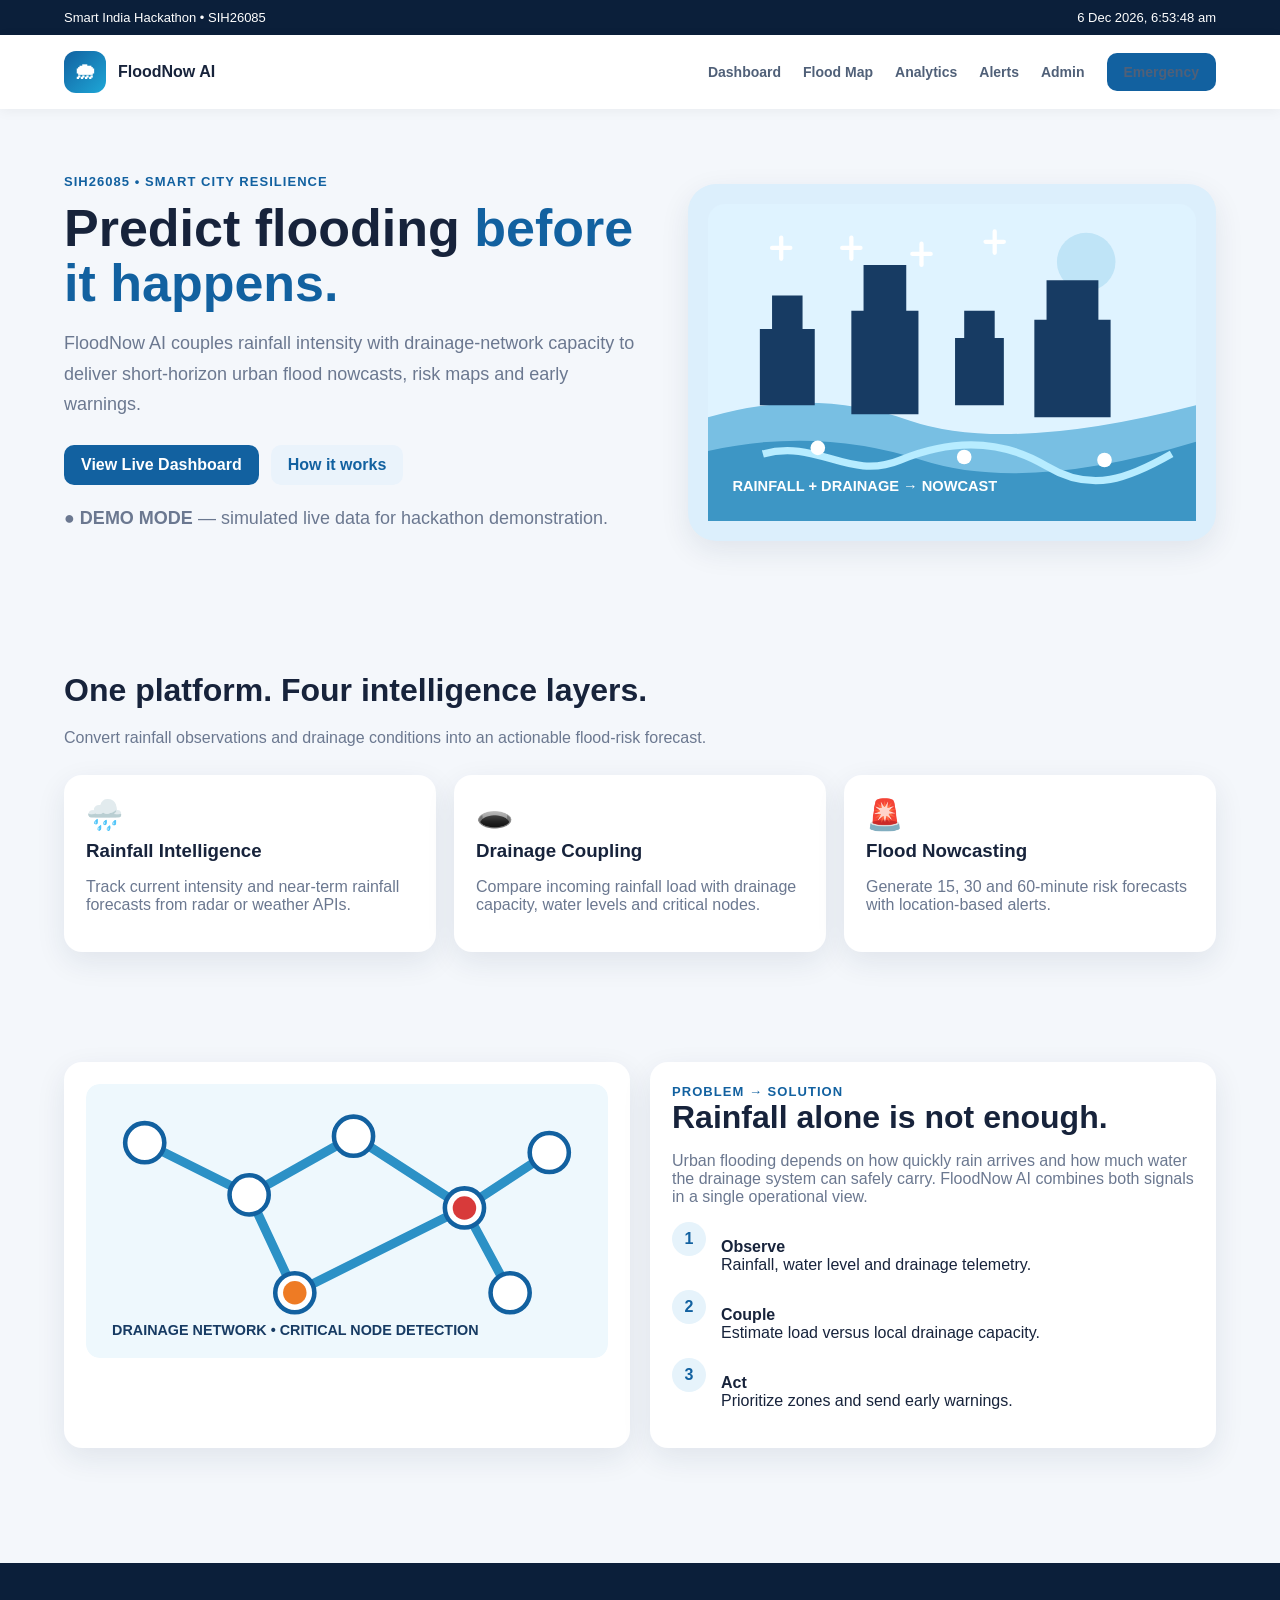
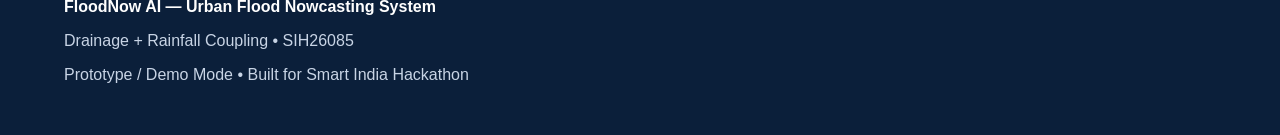
==== index.html @ fef53462 "first commit" ====
<!doctype html><html lang="en"><head><meta charset="utf-8"><meta name="viewport" content="width=device-width,initial-scale=1"><title>Home | FloodNow AI</title><link rel="stylesheet" href="styles.css"></head><body>
<div class="topbar"><span>Smart India Hackathon • SIH26085</span><span data-clock></span></div>
<nav class="navbar"><a class="brand" href="index.html"><span class="brand-mark">🌧</span><span>FloodNow AI</span></a>
<div class="navlinks">
<a class="" href="dashboard.html">Dashboard</a>
<a class="" href="map.html">Flood Map</a>
<a class="" href="analytics.html">Analytics</a>
<a class="" href="alerts.html">Alerts</a>
<a class="" href="admin.html">Admin</a>
<a class="btn" href="emergency.html">Emergency</a></div></nav>

<main>
<section class="hero container">
<div><div class="eyebrow">SIH26085 • Smart City Resilience</div><h1>Predict flooding <span>before it happens.</span></h1><p>FloodNow AI couples rainfall intensity with drainage-network capacity to deliver short-horizon urban flood nowcasts, risk maps and early warnings.</p>
<div class="hero-actions"><a class="btn" href="dashboard.html">View Live Dashboard</a><a class="btn secondary" href="#how">How it works</a></div>
<p class="muted"><strong>● DEMO MODE</strong> — simulated live data for hackathon demonstration.</p></div>
<div class="hero-art"><img src="assets/hero-flood.svg" alt="Illustration of urban flooding, rainfall radar and drainage network"></div>
</section>
<section class="section" id="how"><div class="container"><h2>One platform. Four intelligence layers.</h2><p class="section-lead">Convert rainfall observations and drainage conditions into an actionable flood-risk forecast.</p>
<div class="grid3" style="margin-top:25px"><div class="card"><div class="icon">🌧️</div><h3>Rainfall Intelligence</h3><p class="muted">Track current intensity and near-term rainfall forecasts from radar or weather APIs.</p></div>
<div class="card"><div class="icon">🕳️</div><h3>Drainage Coupling</h3><p class="muted">Compare incoming rainfall load with drainage capacity, water levels and critical nodes.</p></div>
<div class="card"><div class="icon">🚨</div><h3>Flood Nowcasting</h3><p class="muted">Generate 15, 30 and 60-minute risk forecasts with location-based alerts.</p></div></div></div></section>
<section class="section"><div class="container two"><div class="card"><img class="feature-img" src="assets/drainage-network.svg" alt="Drainage network illustration"></div><div class="card"><div class="eyebrow">Problem → Solution</div><h2>Rainfall alone is not enough.</h2><p class="muted">Urban flooding depends on how quickly rain arrives and how much water the drainage system can safely carry. FloodNow AI combines both signals in a single operational view.</p><div class="step"><span class="step-num">1</span><p><strong>Observe</strong><br>Rainfall, water level and drainage telemetry.</p></div><div class="step"><span class="step-num">2</span><p><strong>Couple</strong><br>Estimate load versus local drainage capacity.</p></div><div class="step"><span class="step-num">3</span><p><strong>Act</strong><br>Prioritize zones and send early warnings.</p></div></div></div></section>
</main>
<footer class="footer"><div class="container"><strong>FloodNow AI — Urban Flood Nowcasting System</strong><p>Drainage + Rainfall Coupling • SIH26085</p><p>Prototype / Demo Mode • Built for Smart India Hackathon</p></div></footer><script src="script.js"></script></body></html>
---- styles.css ----
:root{--navy:#0b1f3a;--blue:#1261a0;--cyan:#1ea7d7;--bg:#f4f7fb;--card:#fff;--text:#17233b;--muted:#6b7890;--green:#1fa774;--yellow:#e7ad21;--orange:#ee7b24;--red:#d83a3a;--shadow:0 10px 30px rgba(20,44,80,.09)}
*{box-sizing:border-box}body{margin:0;font-family:Inter,Segoe UI,Arial,sans-serif;background:var(--bg);color:var(--text)}a{text-decoration:none;color:inherit}.topbar{background:var(--navy);color:#fff;padding:10px 5%;display:flex;justify-content:space-between;font-size:13px}.navbar{background:#fff;display:flex;align-items:center;justify-content:space-between;padding:16px 5%;box-shadow:0 2px 12px #0000000d;position:sticky;top:0;z-index:20}.brand{display:flex;align-items:center;gap:12px;font-weight:800}.brand-mark{width:42px;height:42px;border-radius:12px;background:linear-gradient(135deg,var(--blue),var(--cyan));display:grid;place-items:center;color:#fff;font-size:22px}.navlinks{display:flex;gap:22px;align-items:center}.navlinks a{color:#506078;font-weight:600;font-size:14px}.navlinks a:hover,.navlinks .active{color:var(--blue)}.btn{display:inline-block;border:0;border-radius:10px;padding:11px 17px;background:var(--blue);color:#fff;font-weight:700;cursor:pointer}.btn.secondary{background:#eaf3fb;color:var(--blue)}.container{width:min(1180px,90%);margin:auto}.hero{padding:65px 0;display:grid;grid-template-columns:1.05fr .95fr;gap:40px;align-items:center}.eyebrow{color:var(--blue);font-weight:800;letter-spacing:.08em;text-transform:uppercase;font-size:13px}.hero h1{font-size:52px;line-height:1.05;margin:12px 0}.hero h1 span{color:var(--blue)}.hero p{font-size:18px;line-height:1.7;color:var(--muted)}.hero-actions{display:flex;gap:12px;margin-top:25px}.hero-art{background:#dceffc;border-radius:28px;padding:20px;box-shadow:var(--shadow)}.hero-art img{width:100%;display:block}.section{padding:55px 0}.section h2{font-size:32px;margin:0 0 10px}.section-lead{color:var(--muted);max-width:700px;line-height:1.6}.grid3{display:grid;grid-template-columns:repeat(3,1fr);gap:18px}.grid4{display:grid;grid-template-columns:repeat(4,1fr);gap:18px}.card{background:var(--card);border-radius:18px;padding:22px;box-shadow:var(--shadow)}.card h3{margin:8px 0}.icon{font-size:30px}.muted{color:var(--muted)}.page-head{background:linear-gradient(120deg,#0b1f3a,#1261a0);color:#fff;padding:40px 0}.page-head h1{margin:0 0 8px;font-size:36px}.page-head p{margin:0;color:#dce9f6}.stats{display:grid;grid-template-columns:repeat(4,1fr);gap:16px;margin:25px 0}.stat{background:#fff;padding:20px;border-radius:16px;box-shadow:var(--shadow)}.stat .value{font-size:30px;font-weight:800;margin:6px 0}.badge{display:inline-block;border-radius:999px;padding:6px 10px;font-size:12px;font-weight:800}.low{background:#e3f7ee;color:#137e58}.moderate{background:#fff5d7;color:#9a6c00}.high{background:#ffeadc;color:#bd5415}.critical{background:#ffe1e1;color:#ad2222}.layout{display:grid;grid-template-columns:2fr 1fr;gap:20px}.mapbox{min-height:430px;border-radius:18px;overflow:hidden;background:#d8ecf7 url('assets/city-map.svg') center/cover no-repeat;position:relative}.map-label{position:absolute;background:#fff;padding:9px 12px;border-radius:10px;box-shadow:var(--shadow);font-size:12px;font-weight:800}.l1{top:22%;left:18%}.l2{top:54%;left:48%}.l3{top:30%;right:15%}.l4{bottom:15%;left:30%}.table{width:100%;border-collapse:collapse;background:#fff;border-radius:16px;overflow:hidden}.table th,.table td{padding:14px;border-bottom:1px solid #edf0f5;text-align:left;font-size:14px}.table th{background:#f7f9fc}.bar{height:9px;background:#edf1f5;border-radius:99px;overflow:hidden}.bar span{display:block;height:100%;border-radius:99px;background:linear-gradient(90deg,var(--cyan),var(--blue))}.chart{height:230px;display:flex;align-items:end;gap:9px;padding:15px 5px;border-bottom:1px solid #e7ebf1}.barcol{flex:1;background:linear-gradient(to top,#1e79bd,#63c8e9);border-radius:7px 7px 0 0;min-height:12px;position:relative}.barcol small{position:absolute;top:-20px;width:100%;text-align:center;color:var(--muted)}.timeline{display:grid;grid-template-columns:repeat(4,1fr);gap:10px}.timebox{padding:18px;background:#f7f9fc;border-radius:14px;text-align:center}.timebox strong{display:block;font-size:24px;margin:8px}.alert{padding:16px;border-left:5px solid var(--orange);background:#fff;border-radius:12px;margin-bottom:12px;box-shadow:var(--shadow)}.alert.critical{border-left-color:var(--red);background:#fff}.footer{background:var(--navy);color:#c8d4e5;padding:35px 0;margin-top:60px}.footer strong{color:#fff}.two{display:grid;grid-template-columns:1fr 1fr;gap:20px}.feature-img{width:100%;border-radius:14px}.step{display:flex;gap:15px;align-items:flex-start}.step-num{min-width:34px;height:34px;border-radius:50%;background:#e6f3fb;color:var(--blue);display:grid;place-items:center;font-weight:800}.notice{background:#eaf5ff;border:1px solid #cde7fa;padding:15px;border-radius:12px;color:#20557d}.search{padding:11px 14px;border:1px solid #dbe2ec;border-radius:10px;width:100%}@media(max-width:900px){.hero,.layout,.two{grid-template-columns:1fr}.grid4{grid-template-columns:repeat(2,1fr)}.stats{grid-template-columns:repeat(2,1fr)}.navlinks{display:none}.hero h1{font-size:40px}}@media(max-width:560px){.grid3,.grid4,.stats{grid-template-columns:1fr}.hero{padding:35px 0}.hero-actions{flex-direction:column}}
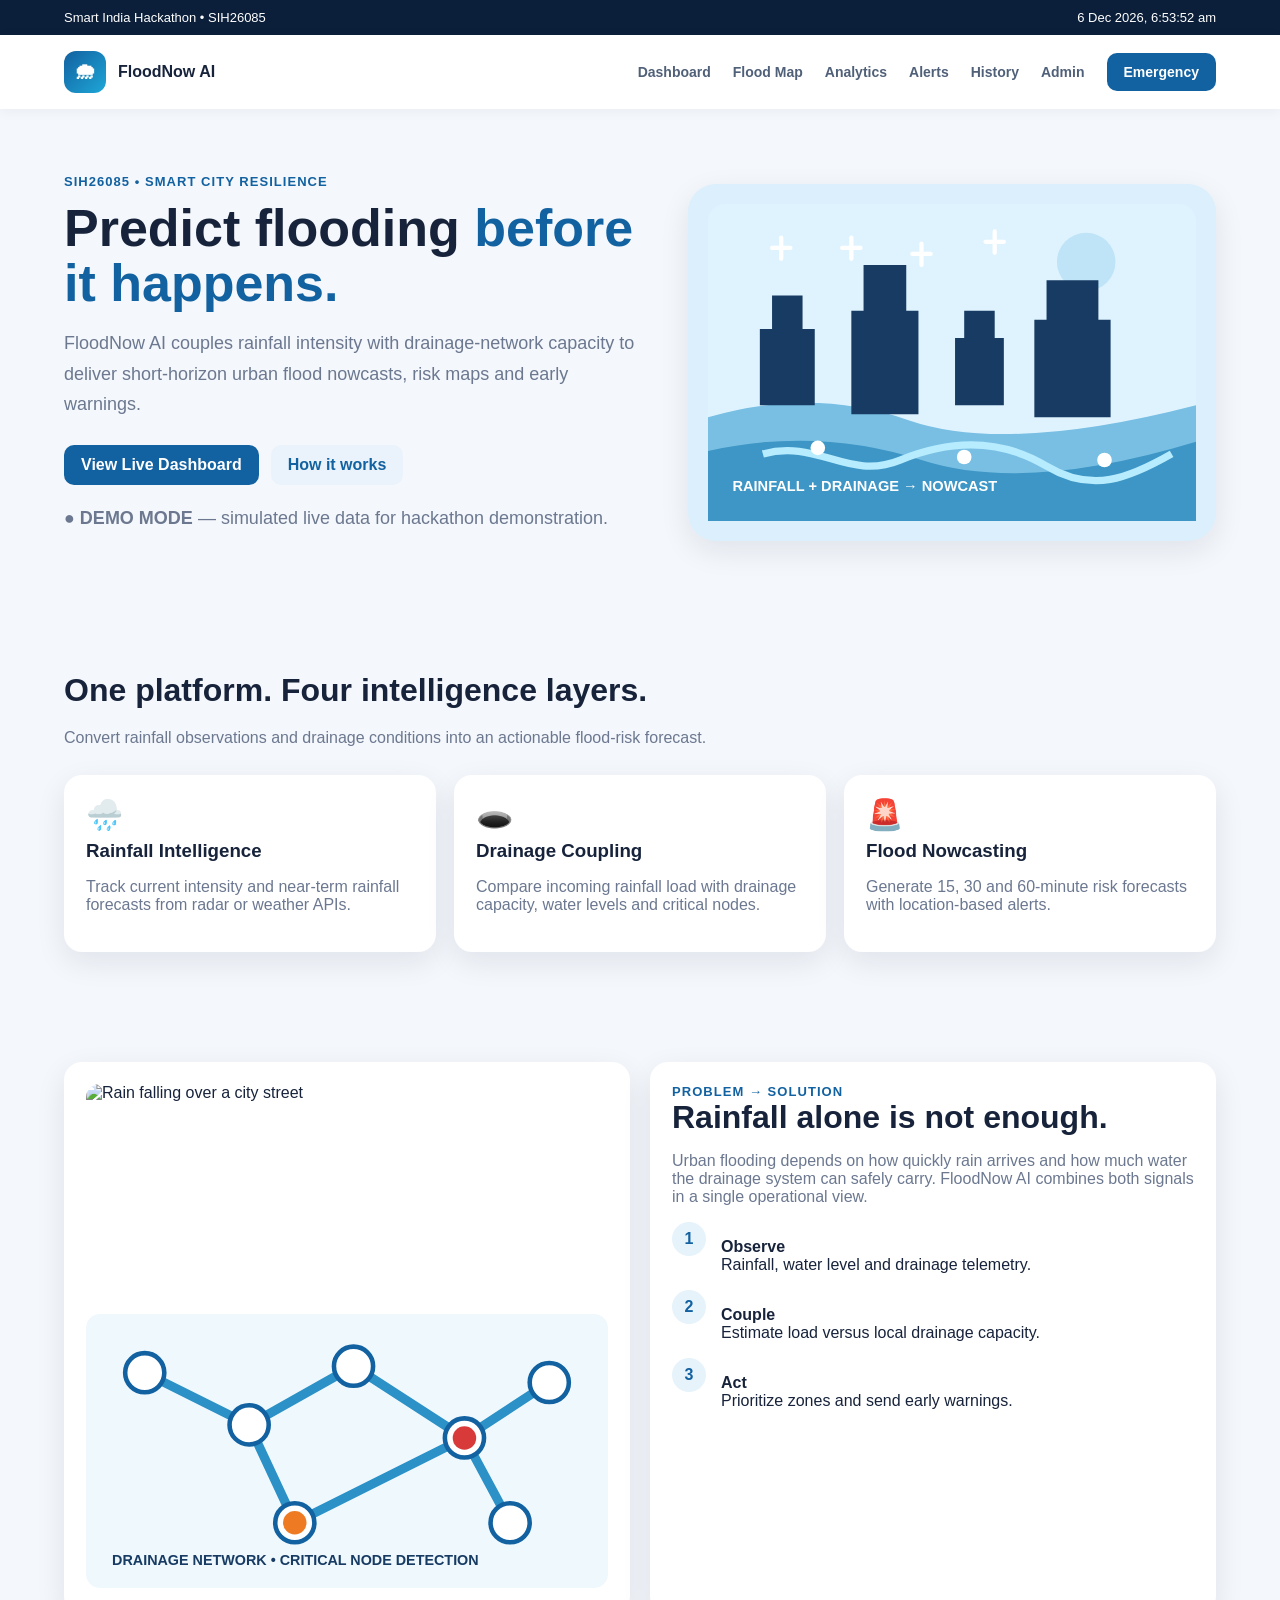
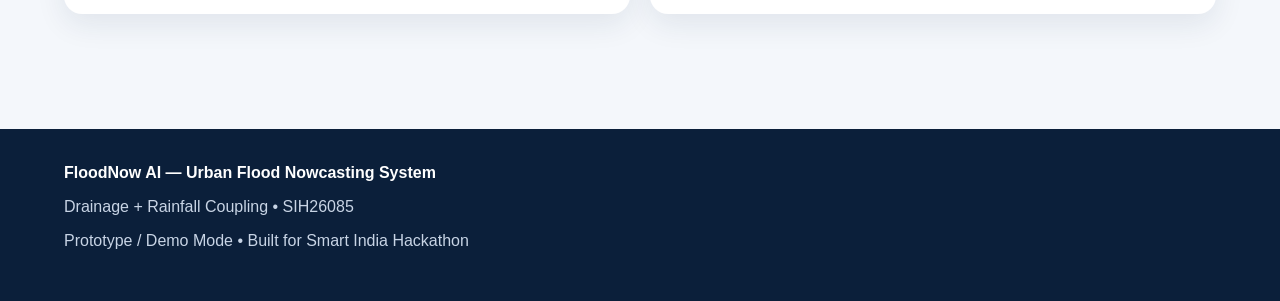
==== commit 6b55bd50: "Refactor HTML structure and improve accessibility across all pages; enhance JavaScript functionality" ====
--- a/index.html
+++ b/index.html
@@ -1,25 +1,156 @@
-<!doctype html><html lang="en"><head><meta charset="utf-8"><meta name="viewport" content="width=device-width,initial-scale=1"><title>Home | FloodNow AI</title><link rel="stylesheet" href="styles.css"></head><body>
-<div class="topbar"><span>Smart India Hackathon • SIH26085</span><span data-clock></span></div>
-<nav class="navbar"><a class="brand" href="index.html"><span class="brand-mark">🌧</span><span>FloodNow AI</span></a>
-<div class="navlinks">
-<a class="" href="dashboard.html">Dashboard</a>
-<a class="" href="map.html">Flood Map</a>
-<a class="" href="analytics.html">Analytics</a>
-<a class="" href="alerts.html">Alerts</a>
-<a class="" href="admin.html">Admin</a>
-<a class="btn" href="emergency.html">Emergency</a></div></nav>
+<!doctype html>
+<html lang="en">
+	<head>
+		<meta charset="utf-8" />
+		<meta name="viewport" content="width=device-width,initial-scale=1" />
+		<title>Home | FloodNow AI</title>
+		<link rel="stylesheet" href="styles.css" />
+	</head>
+	<body>
+		<div class="topbar">
+			<span>Smart India Hackathon • SIH26085</span
+			><span data-clock></span>
+		</div>
+		<nav class="navbar">
+			<a class="brand" href="index.html"
+				><span class="brand-mark">🌧</span><span>FloodNow AI</span></a
+			><button
+				class="menu-button"
+				data-menu
+				aria-label="Open navigation"
+				aria-expanded="false"
+			>
+				☰
+			</button>
+			<div class="navlinks">
+				<a class="" href="dashboard.html">Dashboard</a>
+				<a class="" href="map.html">Flood Map</a>
+				<a class="" href="analytics.html">Analytics</a>
+				<a class="" href="alerts.html">Alerts</a
+				><a class="" href="history.html">History</a>
+				<a class="" href="admin.html">Admin</a>
+				<a class="btn" href="emergency.html">Emergency</a>
+			</div>
+		</nav>
 
-<main>
-<section class="hero container">
-<div><div class="eyebrow">SIH26085 • Smart City Resilience</div><h1>Predict flooding <span>before it happens.</span></h1><p>FloodNow AI couples rainfall intensity with drainage-network capacity to deliver short-horizon urban flood nowcasts, risk maps and early warnings.</p>
-<div class="hero-actions"><a class="btn" href="dashboard.html">View Live Dashboard</a><a class="btn secondary" href="#how">How it works</a></div>
-<p class="muted"><strong>● DEMO MODE</strong> — simulated live data for hackathon demonstration.</p></div>
-<div class="hero-art"><img src="assets/hero-flood.svg" alt="Illustration of urban flooding, rainfall radar and drainage network"></div>
-</section>
-<section class="section" id="how"><div class="container"><h2>One platform. Four intelligence layers.</h2><p class="section-lead">Convert rainfall observations and drainage conditions into an actionable flood-risk forecast.</p>
-<div class="grid3" style="margin-top:25px"><div class="card"><div class="icon">🌧️</div><h3>Rainfall Intelligence</h3><p class="muted">Track current intensity and near-term rainfall forecasts from radar or weather APIs.</p></div>
-<div class="card"><div class="icon">🕳️</div><h3>Drainage Coupling</h3><p class="muted">Compare incoming rainfall load with drainage capacity, water levels and critical nodes.</p></div>
-<div class="card"><div class="icon">🚨</div><h3>Flood Nowcasting</h3><p class="muted">Generate 15, 30 and 60-minute risk forecasts with location-based alerts.</p></div></div></div></section>
-<section class="section"><div class="container two"><div class="card"><img class="feature-img" src="assets/drainage-network.svg" alt="Drainage network illustration"></div><div class="card"><div class="eyebrow">Problem → Solution</div><h2>Rainfall alone is not enough.</h2><p class="muted">Urban flooding depends on how quickly rain arrives and how much water the drainage system can safely carry. FloodNow AI combines both signals in a single operational view.</p><div class="step"><span class="step-num">1</span><p><strong>Observe</strong><br>Rainfall, water level and drainage telemetry.</p></div><div class="step"><span class="step-num">2</span><p><strong>Couple</strong><br>Estimate load versus local drainage capacity.</p></div><div class="step"><span class="step-num">3</span><p><strong>Act</strong><br>Prioritize zones and send early warnings.</p></div></div></div></section>
-</main>
-<footer class="footer"><div class="container"><strong>FloodNow AI — Urban Flood Nowcasting System</strong><p>Drainage + Rainfall Coupling • SIH26085</p><p>Prototype / Demo Mode • Built for Smart India Hackathon</p></div></footer><script src="script.js"></script></body></html>+		<main>
+			<section class="hero container">
+				<div>
+					<div class="eyebrow">SIH26085 • Smart City Resilience</div>
+					<h1>Predict flooding <span>before it happens.</span></h1>
+					<p>
+						FloodNow AI couples rainfall intensity with
+						drainage-network capacity to deliver short-horizon urban
+						flood nowcasts, risk maps and early warnings.
+					</p>
+					<div class="hero-actions">
+						<a class="btn" href="dashboard.html"
+							>View Live Dashboard</a
+						><a class="btn secondary" href="#how">How it works</a>
+					</div>
+					<p class="muted">
+						<strong>● DEMO MODE</strong> — simulated live data for
+						hackathon demonstration.
+					</p>
+				</div>
+				<div class="hero-art">
+					<img
+						src="assets/hero-flood.svg"
+						alt="Illustration of urban flooding, rainfall radar and drainage network"
+					/>
+				</div>
+			</section>
+			<section class="section" id="how">
+				<div class="container">
+					<h2>One platform. Four intelligence layers.</h2>
+					<p class="section-lead">
+						Convert rainfall observations and drainage conditions
+						into an actionable flood-risk forecast.
+					</p>
+					<div class="grid3" style="margin-top: 25px">
+						<div class="card">
+							<div class="icon">🌧️</div>
+							<h3>Rainfall Intelligence</h3>
+							<p class="muted">
+								Track current intensity and near-term rainfall
+								forecasts from radar or weather APIs.
+							</p>
+						</div>
+						<div class="card">
+							<div class="icon">🕳️</div>
+							<h3>Drainage Coupling</h3>
+							<p class="muted">
+								Compare incoming rainfall load with drainage
+								capacity, water levels and critical nodes.
+							</p>
+						</div>
+						<div class="card">
+							<div class="icon">🚨</div>
+							<h3>Flood Nowcasting</h3>
+							<p class="muted">
+								Generate 15, 30 and 60-minute risk forecasts
+								with location-based alerts.
+							</p>
+						</div>
+					</div>
+				</div>
+			</section>
+			<section class="section">
+				<div class="container two">
+					<div class="card">
+						<img
+							class="context-photo"
+							src="https://images.unsplash.com/photo-1501691223387-dd0500403074?auto=format&fit=crop&w=1000&q=80"
+							alt="Rain falling over a city street"
+							loading="lazy"
+						/>
+						<img
+							class="feature-img"
+							src="assets/drainage-network.svg"
+							alt="Drainage network illustration"
+						/>
+					</div>
+					<div class="card">
+						<div class="eyebrow">Problem → Solution</div>
+						<h2>Rainfall alone is not enough.</h2>
+						<p class="muted">
+							Urban flooding depends on how quickly rain arrives
+							and how much water the drainage system can safely
+							carry. FloodNow AI combines both signals in a single
+							operational view.
+						</p>
+						<div class="step">
+							<span class="step-num">1</span>
+							<p>
+								<strong>Observe</strong><br />Rainfall, water
+								level and drainage telemetry.
+							</p>
+						</div>
+						<div class="step">
+							<span class="step-num">2</span>
+							<p>
+								<strong>Couple</strong><br />Estimate load
+								versus local drainage capacity.
+							</p>
+						</div>
+						<div class="step">
+							<span class="step-num">3</span>
+							<p>
+								<strong>Act</strong><br />Prioritize zones and
+								send early warnings.
+							</p>
+						</div>
+					</div>
+				</div>
+			</section>
+		</main>
+		<footer class="footer">
+			<div class="container">
+				<strong>FloodNow AI — Urban Flood Nowcasting System</strong>
+				<p>Drainage + Rainfall Coupling • SIH26085</p>
+				<p>Prototype / Demo Mode • Built for Smart India Hackathon</p>
+			</div>
+		</footer>
+		<script src="script.js"></script>
+	</body>
+</html>
--- a/styles.css
+++ b/styles.css
@@ -1,3 +1,481 @@
-
-:root{--navy:#0b1f3a;--blue:#1261a0;--cyan:#1ea7d7;--bg:#f4f7fb;--card:#fff;--text:#17233b;--muted:#6b7890;--green:#1fa774;--yellow:#e7ad21;--orange:#ee7b24;--red:#d83a3a;--shadow:0 10px 30px rgba(20,44,80,.09)}
-*{box-sizing:border-box}body{margin:0;font-family:Inter,Segoe UI,Arial,sans-serif;background:var(--bg);color:var(--text)}a{text-decoration:none;color:inherit}.topbar{background:var(--navy);color:#fff;padding:10px 5%;display:flex;justify-content:space-between;font-size:13px}.navbar{background:#fff;display:flex;align-items:center;justify-content:space-between;padding:16px 5%;box-shadow:0 2px 12px #0000000d;position:sticky;top:0;z-index:20}.brand{display:flex;align-items:center;gap:12px;font-weight:800}.brand-mark{width:42px;height:42px;border-radius:12px;background:linear-gradient(135deg,var(--blue),var(--cyan));display:grid;place-items:center;color:#fff;font-size:22px}.navlinks{display:flex;gap:22px;align-items:center}.navlinks a{color:#506078;font-weight:600;font-size:14px}.navlinks a:hover,.navlinks .active{color:var(--blue)}.btn{display:inline-block;border:0;border-radius:10px;padding:11px 17px;background:var(--blue);color:#fff;font-weight:700;cursor:pointer}.btn.secondary{background:#eaf3fb;color:var(--blue)}.container{width:min(1180px,90%);margin:auto}.hero{padding:65px 0;display:grid;grid-template-columns:1.05fr .95fr;gap:40px;align-items:center}.eyebrow{color:var(--blue);font-weight:800;letter-spacing:.08em;text-transform:uppercase;font-size:13px}.hero h1{font-size:52px;line-height:1.05;margin:12px 0}.hero h1 span{color:var(--blue)}.hero p{font-size:18px;line-height:1.7;color:var(--muted)}.hero-actions{display:flex;gap:12px;margin-top:25px}.hero-art{background:#dceffc;border-radius:28px;padding:20px;box-shadow:var(--shadow)}.hero-art img{width:100%;display:block}.section{padding:55px 0}.section h2{font-size:32px;margin:0 0 10px}.section-lead{color:var(--muted);max-width:700px;line-height:1.6}.grid3{display:grid;grid-template-columns:repeat(3,1fr);gap:18px}.grid4{display:grid;grid-template-columns:repeat(4,1fr);gap:18px}.card{background:var(--card);border-radius:18px;padding:22px;box-shadow:var(--shadow)}.card h3{margin:8px 0}.icon{font-size:30px}.muted{color:var(--muted)}.page-head{background:linear-gradient(120deg,#0b1f3a,#1261a0);color:#fff;padding:40px 0}.page-head h1{margin:0 0 8px;font-size:36px}.page-head p{margin:0;color:#dce9f6}.stats{display:grid;grid-template-columns:repeat(4,1fr);gap:16px;margin:25px 0}.stat{background:#fff;padding:20px;border-radius:16px;box-shadow:var(--shadow)}.stat .value{font-size:30px;font-weight:800;margin:6px 0}.badge{display:inline-block;border-radius:999px;padding:6px 10px;font-size:12px;font-weight:800}.low{background:#e3f7ee;color:#137e58}.moderate{background:#fff5d7;color:#9a6c00}.high{background:#ffeadc;color:#bd5415}.critical{background:#ffe1e1;color:#ad2222}.layout{display:grid;grid-template-columns:2fr 1fr;gap:20px}.mapbox{min-height:430px;border-radius:18px;overflow:hidden;background:#d8ecf7 url('assets/city-map.svg') center/cover no-repeat;position:relative}.map-label{position:absolute;background:#fff;padding:9px 12px;border-radius:10px;box-shadow:var(--shadow);font-size:12px;font-weight:800}.l1{top:22%;left:18%}.l2{top:54%;left:48%}.l3{top:30%;right:15%}.l4{bottom:15%;left:30%}.table{width:100%;border-collapse:collapse;background:#fff;border-radius:16px;overflow:hidden}.table th,.table td{padding:14px;border-bottom:1px solid #edf0f5;text-align:left;font-size:14px}.table th{background:#f7f9fc}.bar{height:9px;background:#edf1f5;border-radius:99px;overflow:hidden}.bar span{display:block;height:100%;border-radius:99px;background:linear-gradient(90deg,var(--cyan),var(--blue))}.chart{height:230px;display:flex;align-items:end;gap:9px;padding:15px 5px;border-bottom:1px solid #e7ebf1}.barcol{flex:1;background:linear-gradient(to top,#1e79bd,#63c8e9);border-radius:7px 7px 0 0;min-height:12px;position:relative}.barcol small{position:absolute;top:-20px;width:100%;text-align:center;color:var(--muted)}.timeline{display:grid;grid-template-columns:repeat(4,1fr);gap:10px}.timebox{padding:18px;background:#f7f9fc;border-radius:14px;text-align:center}.timebox strong{display:block;font-size:24px;margin:8px}.alert{padding:16px;border-left:5px solid var(--orange);background:#fff;border-radius:12px;margin-bottom:12px;box-shadow:var(--shadow)}.alert.critical{border-left-color:var(--red);background:#fff}.footer{background:var(--navy);color:#c8d4e5;padding:35px 0;margin-top:60px}.footer strong{color:#fff}.two{display:grid;grid-template-columns:1fr 1fr;gap:20px}.feature-img{width:100%;border-radius:14px}.step{display:flex;gap:15px;align-items:flex-start}.step-num{min-width:34px;height:34px;border-radius:50%;background:#e6f3fb;color:var(--blue);display:grid;place-items:center;font-weight:800}.notice{background:#eaf5ff;border:1px solid #cde7fa;padding:15px;border-radius:12px;color:#20557d}.search{padding:11px 14px;border:1px solid #dbe2ec;border-radius:10px;width:100%}@media(max-width:900px){.hero,.layout,.two{grid-template-columns:1fr}.grid4{grid-template-columns:repeat(2,1fr)}.stats{grid-template-columns:repeat(2,1fr)}.navlinks{display:none}.hero h1{font-size:40px}}@media(max-width:560px){.grid3,.grid4,.stats{grid-template-columns:1fr}.hero{padding:35px 0}.hero-actions{flex-direction:column}}
+:root {
+	--navy: #0b1f3a;
+	--blue: #1261a0;
+	--cyan: #1ea7d7;
+	--bg: #f4f7fb;
+	--card: #fff;
+	--text: #17233b;
+	--muted: #6b7890;
+	--green: #1fa774;
+	--yellow: #e7ad21;
+	--orange: #ee7b24;
+	--red: #d83a3a;
+	--shadow: 0 10px 30px rgba(20, 44, 80, 0.09);
+}
+* {
+	box-sizing: border-box;
+}
+body {
+	margin: 0;
+	font-family:
+		Inter,
+		Segoe UI,
+		Arial,
+		sans-serif;
+	background: var(--bg);
+	color: var(--text);
+}
+a {
+	text-decoration: none;
+	color: inherit;
+}
+.topbar {
+	background: var(--navy);
+	color: #fff;
+	padding: 10px 5%;
+	display: flex;
+	justify-content: space-between;
+	font-size: 13px;
+}
+.navbar {
+	background: #fff;
+	display: flex;
+	align-items: center;
+	justify-content: space-between;
+	padding: 16px 5%;
+	box-shadow: 0 2px 12px #0000000d;
+	position: sticky;
+	top: 0;
+	z-index: 20;
+}
+.brand {
+	display: flex;
+	align-items: center;
+	gap: 12px;
+	font-weight: 800;
+}
+.brand-mark {
+	width: 42px;
+	height: 42px;
+	border-radius: 12px;
+	background: linear-gradient(135deg, var(--blue), var(--cyan));
+	display: grid;
+	place-items: center;
+	color: #fff;
+	font-size: 22px;
+}
+.navlinks {
+	display: flex;
+	gap: 22px;
+	align-items: center;
+}
+.navlinks a {
+	color: #506078;
+	font-weight: 600;
+	font-size: 14px;
+}
+.navlinks a:hover,
+.navlinks .active {
+	color: var(--blue);
+}
+.navlinks a.btn {
+	color: #fff;
+}
+.btn {
+	display: inline-block;
+	border: 0;
+	border-radius: 10px;
+	padding: 11px 17px;
+	background: var(--blue);
+	color: #fff;
+	font-weight: 700;
+	cursor: pointer;
+}
+.btn.secondary {
+	background: #eaf3fb;
+	color: var(--blue);
+}
+.container {
+	width: min(1180px, 90%);
+	margin: auto;
+}
+.hero {
+	padding: 65px 0;
+	display: grid;
+	grid-template-columns: 1.05fr 0.95fr;
+	gap: 40px;
+	align-items: center;
+}
+.eyebrow {
+	color: var(--blue);
+	font-weight: 800;
+	letter-spacing: 0.08em;
+	text-transform: uppercase;
+	font-size: 13px;
+}
+.hero h1 {
+	font-size: 52px;
+	line-height: 1.05;
+	margin: 12px 0;
+}
+.hero h1 span {
+	color: var(--blue);
+}
+.hero p {
+	font-size: 18px;
+	line-height: 1.7;
+	color: var(--muted);
+}
+.hero-actions {
+	display: flex;
+	gap: 12px;
+	margin-top: 25px;
+}
+.hero-art {
+	background: #dceffc;
+	border-radius: 28px;
+	padding: 20px;
+	box-shadow: var(--shadow);
+}
+.hero-art img {
+	width: 100%;
+	display: block;
+}
+.section {
+	padding: 55px 0;
+}
+.section h2 {
+	font-size: 32px;
+	margin: 0 0 10px;
+}
+.section-lead {
+	color: var(--muted);
+	max-width: 700px;
+	line-height: 1.6;
+}
+.grid3 {
+	display: grid;
+	grid-template-columns: repeat(3, 1fr);
+	gap: 18px;
+}
+.grid4 {
+	display: grid;
+	grid-template-columns: repeat(4, 1fr);
+	gap: 18px;
+}
+.card {
+	background: var(--card);
+	border-radius: 18px;
+	padding: 22px;
+	box-shadow: var(--shadow);
+}
+.card h3 {
+	margin: 8px 0;
+}
+.icon {
+	font-size: 30px;
+}
+.muted {
+	color: var(--muted);
+}
+.page-head {
+	background:
+		linear-gradient(90deg, rgba(11, 31, 58, 0.94), rgba(18, 97, 160, 0.72)),
+		url('https://images.unsplash.com/photo-1547683905-f686c7f17ab2?auto=format&fit=crop&w=1800&q=80')
+			center/cover;
+	color: #fff;
+	padding: 40px 0;
+}
+.page-head h1 {
+	margin: 0 0 8px;
+	font-size: 36px;
+}
+.page-head p {
+	margin: 0;
+	color: #dce9f6;
+}
+.stats {
+	display: grid;
+	grid-template-columns: repeat(4, 1fr);
+	gap: 16px;
+	margin: 25px 0;
+}
+.stat {
+	background: #fff;
+	padding: 20px;
+	border-radius: 16px;
+	box-shadow: var(--shadow);
+}
+.stat .value {
+	font-size: 30px;
+	font-weight: 800;
+	margin: 6px 0;
+}
+.badge {
+	display: inline-block;
+	border-radius: 999px;
+	padding: 6px 10px;
+	font-size: 12px;
+	font-weight: 800;
+}
+.low {
+	background: #e3f7ee;
+	color: #137e58;
+}
+.moderate {
+	background: #fff5d7;
+	color: #9a6c00;
+}
+.high {
+	background: #ffeadc;
+	color: #bd5415;
+}
+.critical {
+	background: #ffe1e1;
+	color: #ad2222;
+}
+.layout {
+	display: grid;
+	grid-template-columns: 2fr 1fr;
+	gap: 20px;
+}
+.mapbox {
+	min-height: 430px;
+	border-radius: 18px;
+	overflow: hidden;
+	background: #d8ecf7 url('assets/city-map.svg') center/cover no-repeat;
+	position: relative;
+}
+.map-label {
+	position: absolute;
+	background: #fff;
+	padding: 9px 12px;
+	border-radius: 10px;
+	box-shadow: var(--shadow);
+	font-size: 12px;
+	font-weight: 800;
+}
+.l1 {
+	top: 22%;
+	left: 18%;
+}
+.l2 {
+	top: 54%;
+	left: 48%;
+}
+.l3 {
+	top: 30%;
+	right: 15%;
+}
+.l4 {
+	bottom: 15%;
+	left: 30%;
+}
+.table {
+	width: 100%;
+	border-collapse: collapse;
+	background: #fff;
+	border-radius: 16px;
+	overflow: hidden;
+}
+.table th,
+.table td {
+	padding: 14px;
+	border-bottom: 1px solid #edf0f5;
+	text-align: left;
+	font-size: 14px;
+}
+.table th {
+	background: #f7f9fc;
+}
+.bar {
+	height: 9px;
+	background: #edf1f5;
+	border-radius: 99px;
+	overflow: hidden;
+}
+.bar span {
+	display: block;
+	height: 100%;
+	border-radius: 99px;
+	background: linear-gradient(90deg, var(--cyan), var(--blue));
+}
+.chart {
+	height: 230px;
+	display: flex;
+	align-items: end;
+	gap: 9px;
+	padding: 15px 5px;
+	border-bottom: 1px solid #e7ebf1;
+}
+.barcol {
+	flex: 1;
+	background: linear-gradient(to top, #1e79bd, #63c8e9);
+	border-radius: 7px 7px 0 0;
+	min-height: 12px;
+	position: relative;
+}
+.barcol small {
+	position: absolute;
+	top: -20px;
+	width: 100%;
+	text-align: center;
+	color: var(--muted);
+}
+.timeline {
+	display: grid;
+	grid-template-columns: repeat(4, 1fr);
+	gap: 10px;
+}
+.timebox {
+	padding: 18px;
+	background: #f7f9fc;
+	border-radius: 14px;
+	text-align: center;
+}
+.timebox strong {
+	display: block;
+	font-size: 24px;
+	margin: 8px;
+}
+.alert {
+	padding: 16px;
+	border-left: 5px solid var(--orange);
+	background: #fff;
+	border-radius: 12px;
+	margin-bottom: 12px;
+	box-shadow: var(--shadow);
+}
+.alert.critical {
+	border-left-color: var(--red);
+	background: #fff;
+}
+.footer {
+	background: var(--navy);
+	color: #c8d4e5;
+	padding: 35px 0;
+	margin-top: 60px;
+}
+.footer strong {
+	color: #fff;
+}
+.two {
+	display: grid;
+	grid-template-columns: 1fr 1fr;
+	gap: 20px;
+}
+.feature-img {
+	width: 100%;
+	border-radius: 14px;
+}
+.context-photo {
+	display: block;
+	width: 100%;
+	height: 230px;
+	object-fit: cover;
+	border-radius: 14px;
+}
+.step {
+	display: flex;
+	gap: 15px;
+	align-items: flex-start;
+}
+.step-num {
+	min-width: 34px;
+	height: 34px;
+	border-radius: 50%;
+	background: #e6f3fb;
+	color: var(--blue);
+	display: grid;
+	place-items: center;
+	font-weight: 800;
+}
+.notice {
+	background: #eaf5ff;
+	border: 1px solid #cde7fa;
+	padding: 15px;
+	border-radius: 12px;
+	color: #20557d;
+}
+.search {
+	padding: 11px 14px;
+	border: 1px solid #dbe2ec;
+	border-radius: 10px;
+	width: 100%;
+}
+.menu-button {
+	display: none;
+	border: 0;
+	background: transparent;
+	color: var(--blue);
+	font-size: 25px;
+	cursor: pointer;
+}
+@media (max-width: 900px) {
+	.hero,
+	.layout,
+	.two {
+		grid-template-columns: 1fr;
+	}
+	.grid4 {
+		grid-template-columns: repeat(2, 1fr);
+	}
+	.stats {
+		grid-template-columns: repeat(2, 1fr);
+	}
+	.hero h1 {
+		font-size: 40px;
+	}
+	.menu-button {
+		display: block;
+	}
+	.navlinks {
+		display: none;
+		position: absolute;
+		top: 75px;
+		left: 0;
+		right: 0;
+		background: #fff;
+		padding: 15px 5%;
+		box-shadow: var(--shadow);
+		flex-direction: column;
+		align-items: stretch;
+		gap: 14px;
+	}
+	.navlinks.open {
+		display: flex;
+	}
+	.navlinks .btn {
+		text-align: center;
+	}
+}
+.sr-only {
+	position: absolute;
+	width: 1px;
+	height: 1px;
+	padding: 0;
+	margin: -1px;
+	overflow: hidden;
+	clip: rect(0, 0, 0, 0);
+	white-space: nowrap;
+	border: 0;
+}
+button:focus-visible,
+a:focus-visible,
+input:focus-visible {
+	outline: 3px solid var(--cyan);
+	outline-offset: 2px;
+}
+@media (max-width: 560px) {
+	.grid3,
+	.grid4,
+	.stats {
+		grid-template-columns: 1fr;
+	}
+	.hero {
+		padding: 35px 0;
+	}
+	.hero-actions {
+		flex-direction: column;
+	}
+}
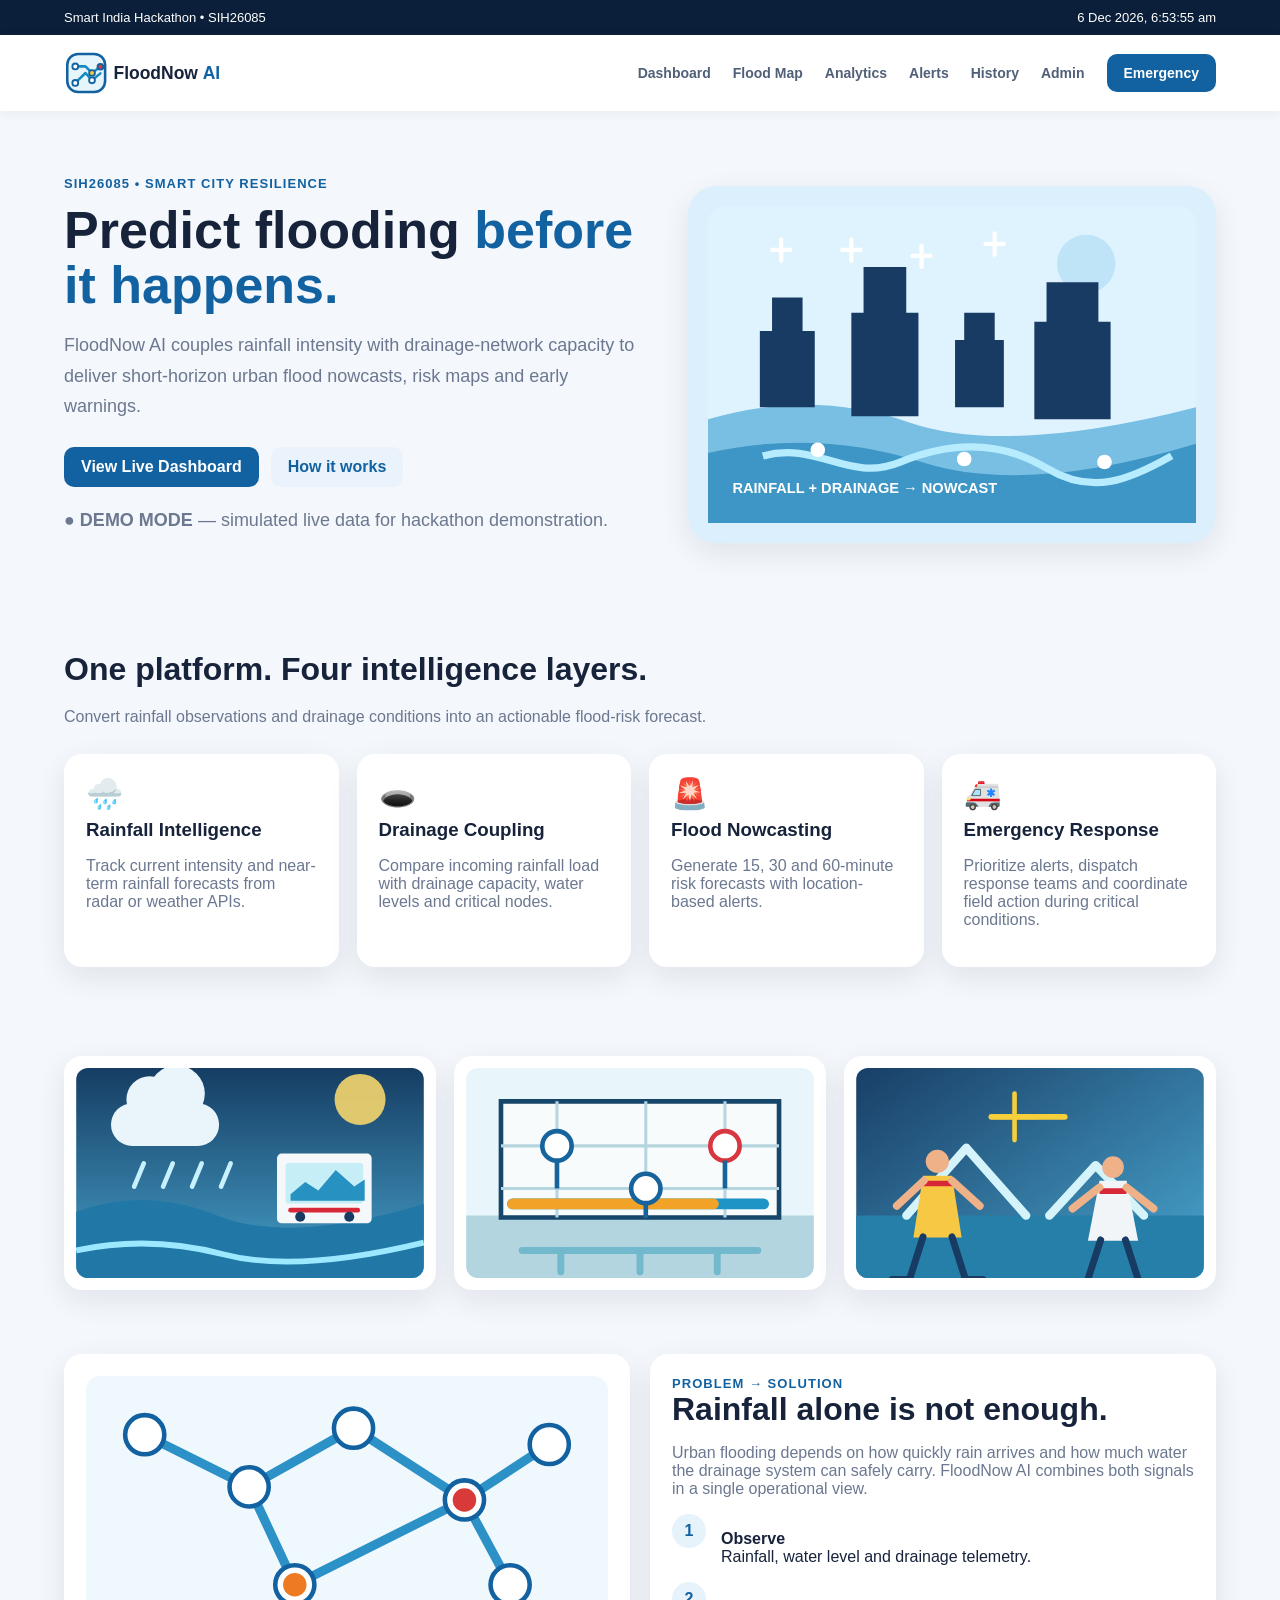
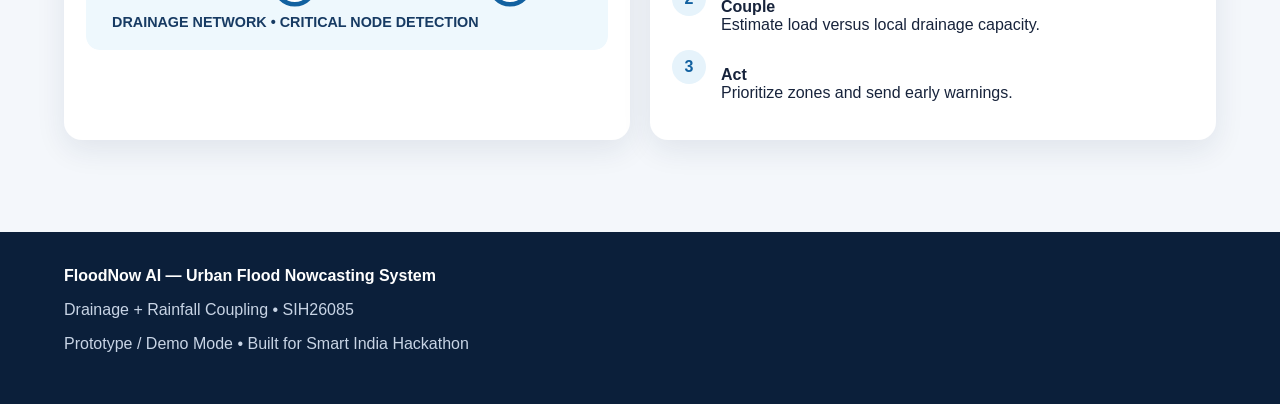
==== commit b81195e3: "updated the logo and added the images in index.html file" ====
--- a/index.html
+++ b/index.html
@@ -13,7 +13,10 @@
 		</div>
 		<nav class="navbar">
 			<a class="brand" href="index.html"
-				><span class="brand-mark">🌧</span><span>FloodNow AI</span></a
+				><img
+					class="brand-mark"
+					src="assets/logo-network.svg"
+					alt="FloodNow AI drainage network logo" /></a
 			><button
 				class="menu-button"
 				data-menu
@@ -67,7 +70,7 @@
 						Convert rainfall observations and drainage conditions
 						into an actionable flood-risk forecast.
 					</p>
-					<div class="grid3" style="margin-top: 25px">
+					<div class="intelligence-grid" style="margin-top: 25px">
 						<div class="card">
 							<div class="icon">🌧️</div>
 							<h3>Rainfall Intelligence</h3>
@@ -92,18 +95,48 @@
 								with location-based alerts.
 							</p>
 						</div>
+						<div class="card">
+							<div class="icon">🚑</div>
+							<h3>Emergency Response</h3>
+							<p class="muted">
+								Prioritize alerts, dispatch response teams and
+								coordinate field action during critical
+								conditions.
+							</p>
+						</div>
+					</div>
+				</div>
+			</section>
+			<section class="section concept-gallery">
+				<div class="container">
+					<div class="gallery-grid">
+						<figure class="gallery-item">
+							<img
+								src="assets/rainfall-monitoring.svg"
+								alt="Rainfall monitoring station tracking an urban storm"
+								loading="lazy"
+							/>
+						</figure>
+						<figure class="gallery-item">
+							<img
+								src="assets/drainage-capacity.svg"
+								alt="Urban drainage capacity system with monitored nodes"
+								loading="lazy"
+							/>
+						</figure>
+						<figure class="gallery-item">
+							<img
+								src="assets/response-coordination.svg"
+								alt="Emergency response teams coordinating flood control"
+								loading="lazy"
+							/>
+						</figure>
 					</div>
 				</div>
 			</section>
 			<section class="section">
 				<div class="container two">
 					<div class="card">
-						<img
-							class="context-photo"
-							src="https://images.unsplash.com/photo-1501691223387-dd0500403074?auto=format&fit=crop&w=1000&q=80"
-							alt="Rain falling over a city street"
-							loading="lazy"
-						/>
 						<img
 							class="feature-img"
 							src="assets/drainage-network.svg"
--- a/styles.css
+++ b/styles.css
@@ -55,14 +55,11 @@
 	font-weight: 800;
 }
 .brand-mark {
-	width: 42px;
-	height: 42px;
-	border-radius: 12px;
-	background: linear-gradient(135deg, var(--blue), var(--cyan));
-	display: grid;
-	place-items: center;
-	color: #fff;
-	font-size: 22px;
+	width: 190px;
+	height: 44px;
+	display: block;
+	flex: 0 0 auto;
+	object-fit: contain;
 }
 .navlinks {
 	display: flex;
@@ -142,7 +139,7 @@
 	display: block;
 }
 .section {
-	padding: 55px 0;
+	padding: 32px 0;
 }
 .section h2 {
 	font-size: 32px;
@@ -159,6 +156,11 @@
 	gap: 18px;
 }
 .grid4 {
+	display: grid;
+	grid-template-columns: repeat(4, 1fr);
+	gap: 18px;
+}
+.intelligence-grid {
 	display: grid;
 	grid-template-columns: repeat(4, 1fr);
 	gap: 18px;
@@ -368,11 +370,39 @@
 	width: 100%;
 	border-radius: 14px;
 }
+.gallery-grid {
+	display: grid;
+	grid-template-columns: repeat(3, 1fr);
+	gap: 18px;
+	margin-top: 25px;
+}
+.gallery-item {
+	margin: 0;
+	background: var(--card);
+	border-radius: 18px;
+	padding: 12px;
+	box-shadow: var(--shadow);
+}
+.gallery-item img {
+	display: block;
+	width: 100%;
+	height: 210px;
+	object-fit: cover;
+	border-radius: 12px;
+}
+.gallery-item figcaption {
+	padding: 14px 8px 6px;
+	color: var(--text);
+	font-weight: 700;
+	line-height: 1.4;
+}
 .context-photo {
 	display: block;
 	width: 100%;
-	height: 230px;
+	height: clamp(280px, 32vw, 500px);
 	object-fit: cover;
+	object-position: center;
+	background: #dff3ff;
 	border-radius: 14px;
 }
 .step {
@@ -418,6 +448,9 @@
 		grid-template-columns: 1fr;
 	}
 	.grid4 {
+		grid-template-columns: repeat(2, 1fr);
+	}
+	.intelligence-grid {
 		grid-template-columns: repeat(2, 1fr);
 	}
 	.stats {
@@ -469,6 +502,8 @@
 @media (max-width: 560px) {
 	.grid3,
 	.grid4,
+	.intelligence-grid,
+	.gallery-grid,
 	.stats {
 		grid-template-columns: 1fr;
 	}
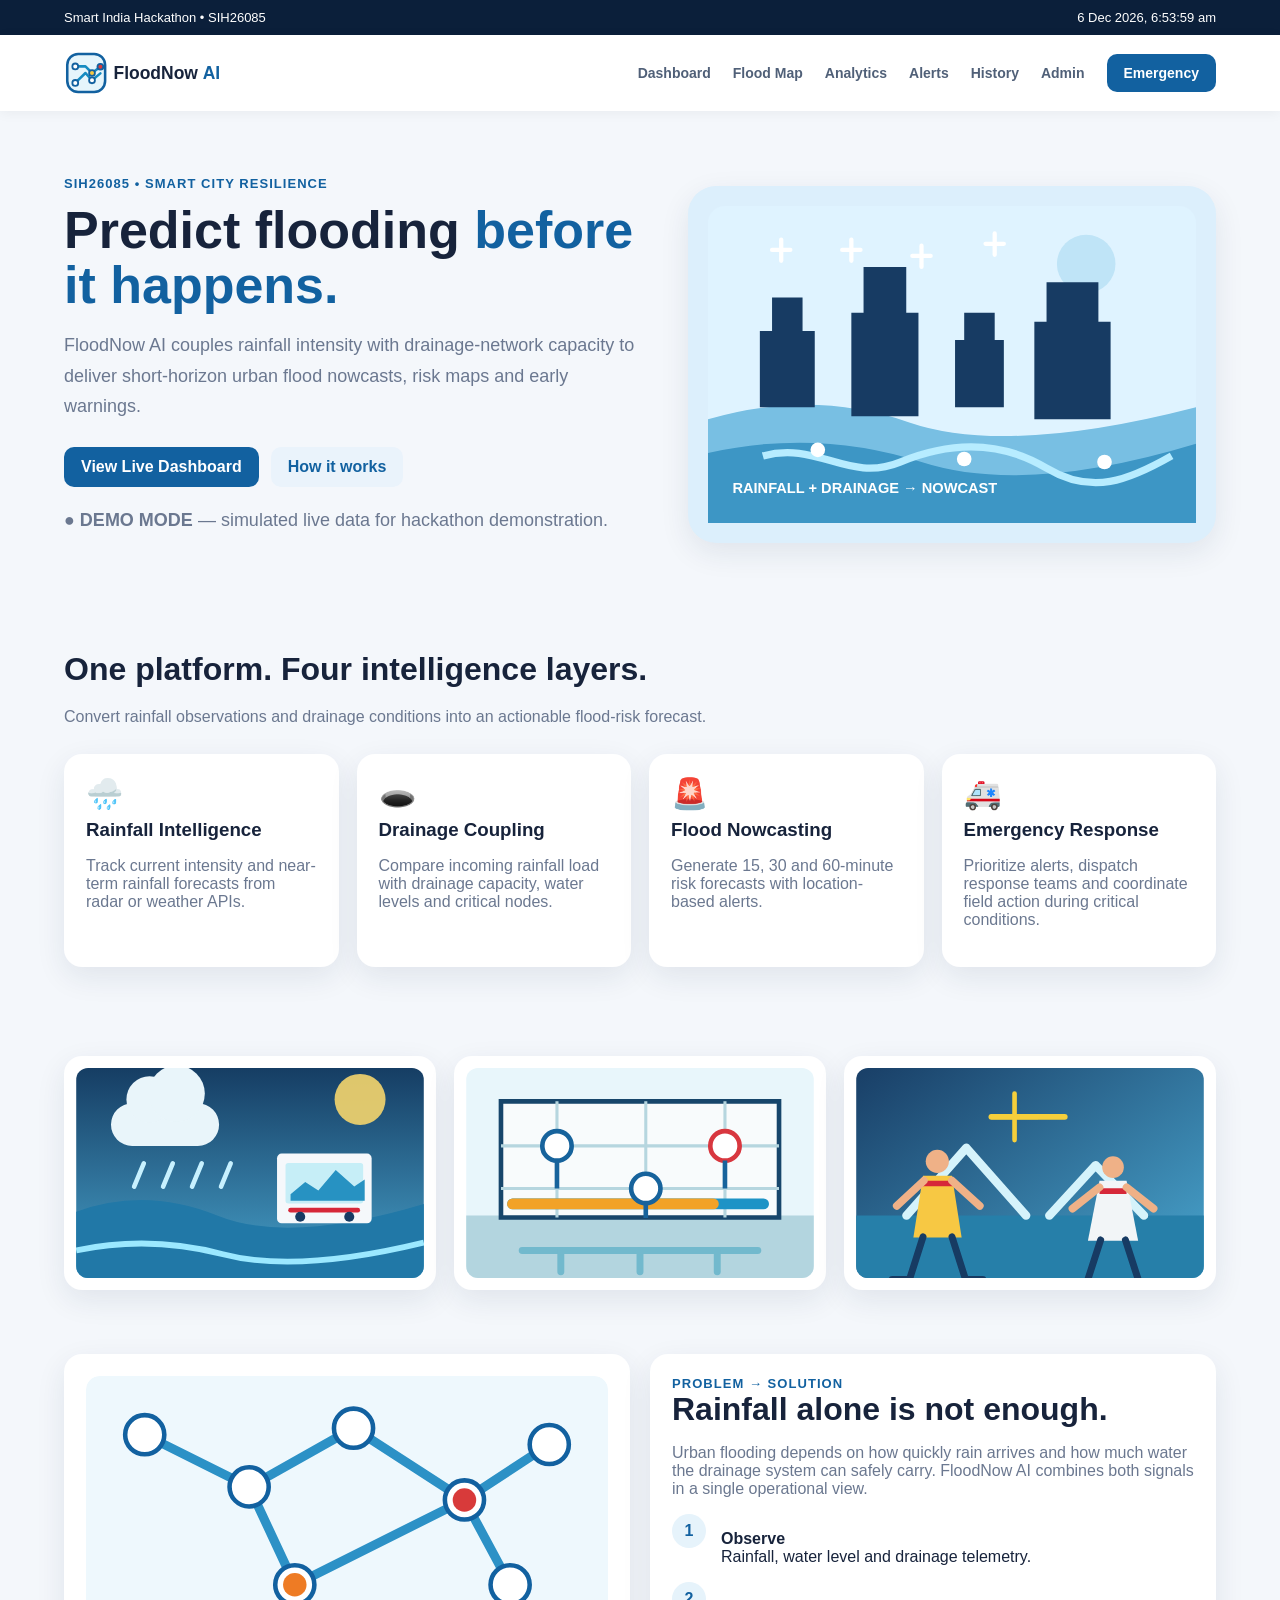
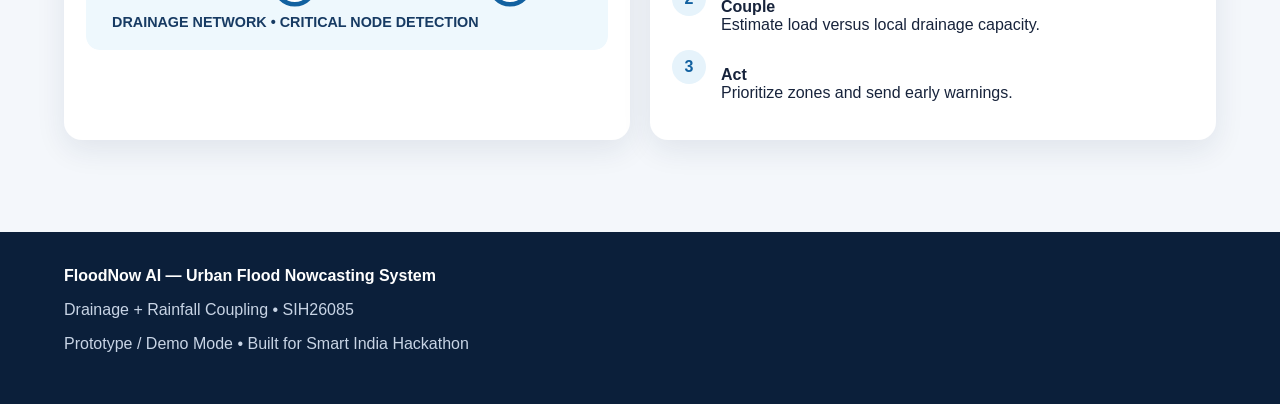
==== commit f235a1dc: "Integrated API's" ====
--- a/index.html
+++ b/index.html
@@ -6,7 +6,7 @@
 		<title>Home | FloodNow AI</title>
 		<link rel="stylesheet" href="styles.css" />
 	</head>
-	<body>
+	<body data-api-page="home">
 		<div class="topbar">
 			<span>Smart India Hackathon • SIH26085</span
 			><span data-clock></span>
--- a/styles.css
+++ b/styles.css
@@ -248,6 +248,39 @@
 	background: #d8ecf7 url('assets/city-map.svg') center/cover no-repeat;
 	position: relative;
 }
+.city-map {
+	display: block;
+	width: 100%;
+	height: 430px;
+	border: 0;
+}
+.leaflet-container {
+	font: inherit;
+}
+.risk-marker {
+	background: transparent;
+	border: 0;
+}
+.risk-marker .map-label {
+	position: relative;
+	display: inline-block;
+	top: auto;
+	left: auto;
+	right: auto;
+	bottom: auto;
+}
+.map-link {
+	display: inline-block;
+	margin-top: 12px;
+	color: var(--blue);
+	font-size: 14px;
+	font-weight: 700;
+}
+.map-labels {
+	position: absolute;
+	inset: 0;
+	pointer-events: none;
+}
 .map-label {
 	position: absolute;
 	background: #fff;
@@ -256,6 +289,51 @@
 	box-shadow: var(--shadow);
 	font-size: 12px;
 	font-weight: 800;
+	white-space: nowrap;
+}
+.map-label::before {
+	content: '';
+	display: inline-block;
+	width: 8px;
+	height: 8px;
+	margin-right: 6px;
+	border-radius: 50%;
+}
+.risk-low::before,
+.low-dot {
+	background: var(--green);
+}
+.risk-moderate::before,
+.moderate-dot {
+	background: var(--yellow);
+}
+.risk-high::before,
+.high-dot {
+	background: var(--orange);
+}
+.risk-critical::before,
+.critical-dot {
+	background: var(--red);
+}
+.map-risk-legend {
+	display: flex;
+	flex-wrap: wrap;
+	gap: 12px 18px;
+	margin-top: 14px;
+	color: var(--muted);
+	font-size: 13px;
+	font-weight: 700;
+}
+.map-risk-legend span {
+	display: inline-flex;
+	align-items: center;
+	gap: 6px;
+}
+.risk-dot {
+	display: inline-block;
+	width: 10px;
+	height: 10px;
+	border-radius: 50%;
 }
 .l1 {
 	top: 22%;
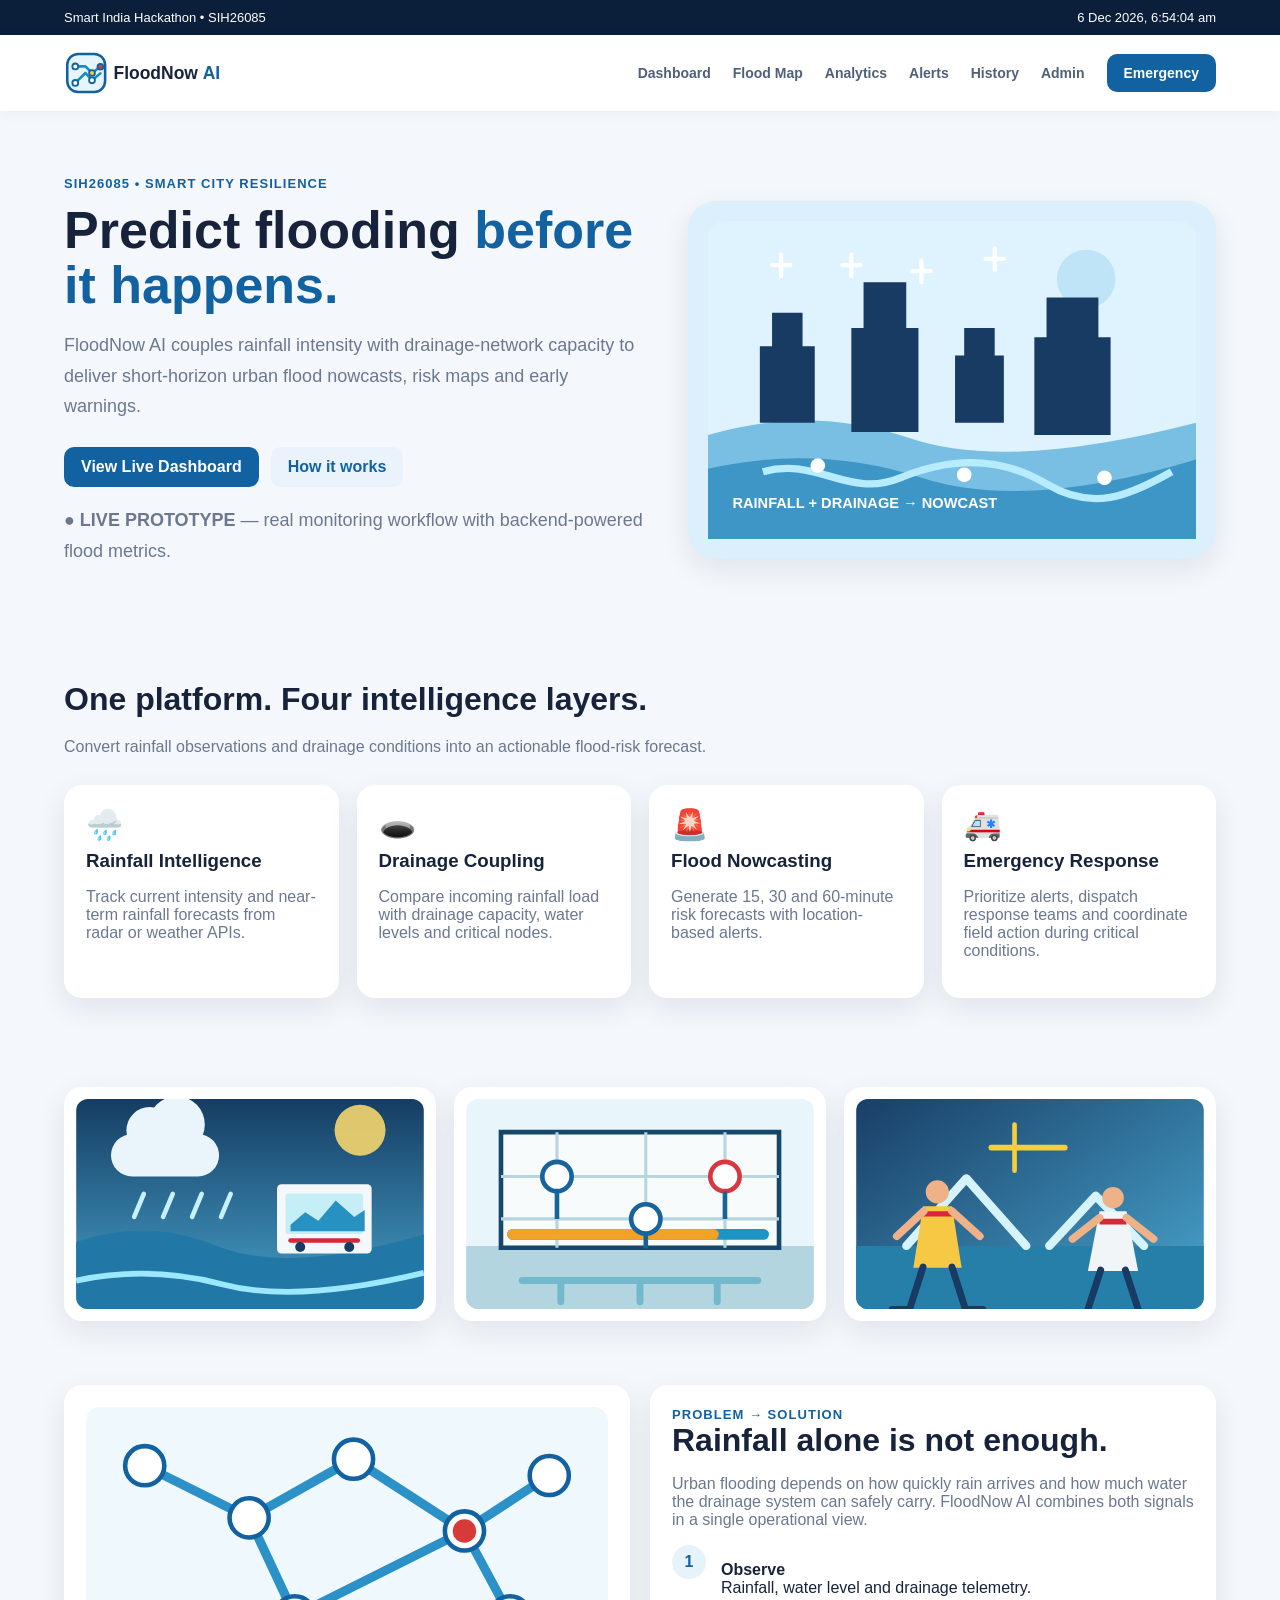
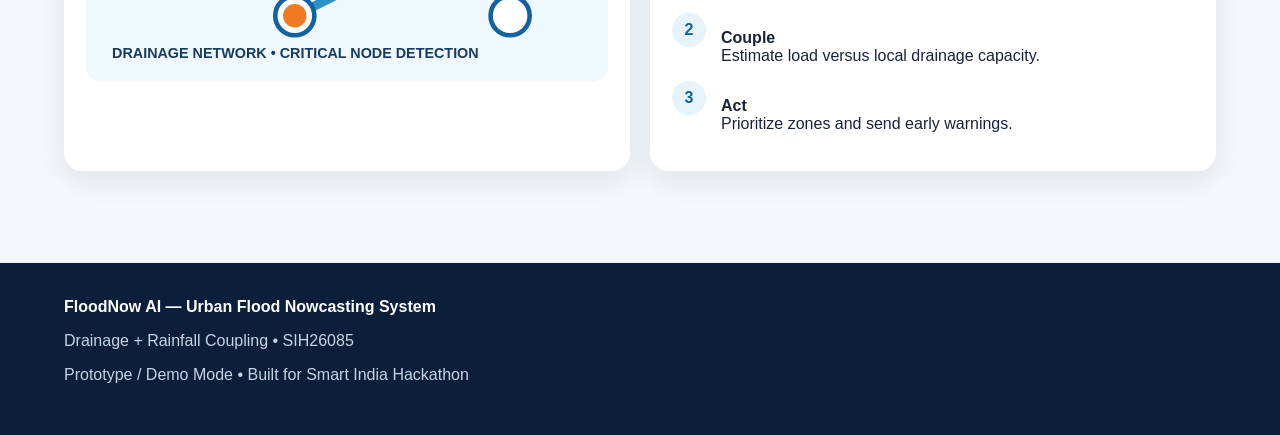
==== commit e618a81f: "updated the UI with relevant API changes and Loaders" ====
--- a/index.html
+++ b/index.html
@@ -52,8 +52,8 @@
 						><a class="btn secondary" href="#how">How it works</a>
 					</div>
 					<p class="muted">
-						<strong>● DEMO MODE</strong> — simulated live data for
-						hackathon demonstration.
+						<strong>● LIVE PROTOTYPE</strong> — real monitoring
+						workflow with backend-powered flood metrics.
 					</p>
 				</div>
 				<div class="hero-art">
--- a/styles.css
+++ b/styles.css
@@ -46,7 +46,7 @@
 	box-shadow: 0 2px 12px #0000000d;
 	position: sticky;
 	top: 0;
-	z-index: 20;
+	z-index: 2000;
 }
 .brand {
 	display: flex;
@@ -257,6 +257,10 @@
 .leaflet-container {
 	font: inherit;
 }
+.leaflet-top,
+.leaflet-bottom {
+	z-index: 400;
+}
 .risk-marker {
 	background: transparent;
 	border: 0;
@@ -275,6 +279,69 @@
 	color: var(--blue);
 	font-size: 14px;
 	font-weight: 700;
+}
+.selection-card {
+	padding: 18px;
+}
+.selection-card-body {
+	padding-top: 4px;
+}
+.selection-header h4 {
+	margin: 0;
+	font-size: 27px;
+	letter-spacing: 0;
+	line-height: 1.15;
+	color: #1d2d44;
+}
+.selection-subtitle {
+	margin: 6px 0 12px;
+	font-size: 15px;
+	color: #5b6b80;
+}
+.selection-row {
+	display: flex;
+	justify-content: space-between;
+	align-items: center;
+	gap: 14px;
+	padding: 11px 0;
+	border-top: 1px solid #edf1f5;
+	font-size: 15px;
+	color: #2d3b52;
+}
+.selection-row strong {
+	font-size: 16px;
+	font-weight: 800;
+	color: #1d2d44;
+}
+.selection-row-end {
+	padding-bottom: 10px;
+}
+.forecast-pill {
+	display: inline-block;
+	min-width: 100px;
+	text-align: center;
+	padding: 7px 12px;
+	border-radius: 999px;
+	font-weight: 800;
+	font-size: 13px;
+	letter-spacing: 0;
+	text-transform: uppercase;
+}
+.forecast-pill.low {
+	background: #dff8ea;
+	color: #107b59;
+}
+.forecast-pill.moderate {
+	background: #f6efc9;
+	color: #9f7300;
+}
+.forecast-pill.high {
+	background: #ffe3d2;
+	color: #b35114;
+}
+.forecast-pill.critical {
+	background: #ffd9d9;
+	color: #b62a2a;
 }
 .map-labels {
 	position: absolute;
@@ -504,6 +571,69 @@
 	padding: 15px;
 	border-radius: 12px;
 	color: #20557d;
+}
+body.api-loading .stats,
+body.api-loading .layout,
+body.api-loading .two,
+body.api-loading .alerts-feed,
+body.api-loading .history-events-card,
+body.api-loading .admin-infrastructure-card {
+	position: relative;
+	overflow: hidden;
+	min-height: 180px;
+}
+body.api-loading .stats > *,
+body.api-loading .layout > *,
+body.api-loading .two > *,
+body.api-loading .alerts-feed > *,
+body.api-loading .history-events-card > *,
+body.api-loading .admin-infrastructure-card > * {
+	visibility: hidden;
+}
+body.api-loading .stats::after,
+body.api-loading .layout::after,
+body.api-loading .two::after,
+body.api-loading .alerts-feed::after,
+body.api-loading .history-events-card::after,
+body.api-loading .admin-infrastructure-card::after {
+	content: 'Loading live data';
+	position: absolute;
+	inset: 0;
+	display: flex;
+	align-items: center;
+	justify-content: center;
+	padding-top: 28px;
+	background: rgba(244, 247, 251, 0.88);
+	color: var(--blue);
+	font-size: 15px;
+	font-weight: 700;
+	visibility: visible;
+	z-index: 2;
+}
+body.api-loading .stats::before,
+body.api-loading .layout::before,
+body.api-loading .two::before,
+body.api-loading .alerts-feed::before,
+body.api-loading .history-events-card::before,
+body.api-loading .admin-infrastructure-card::before {
+	content: '';
+	position: absolute;
+	top: 50%;
+	left: 50%;
+	width: 28px;
+	height: 28px;
+	margin: -24px 0 0 -14px;
+	border: 3px solid #d3e5f3;
+	border-top-color: var(--blue);
+	border-radius: 50%;
+	animation: data-loader-spin 0.8s linear infinite;
+	visibility: visible;
+	z-index: 3;
+}
+@keyframes data-loader-spin {
+	to {
+		transform: rotate(360deg);
+	}
 }
 .search {
 	padding: 11px 14px;
